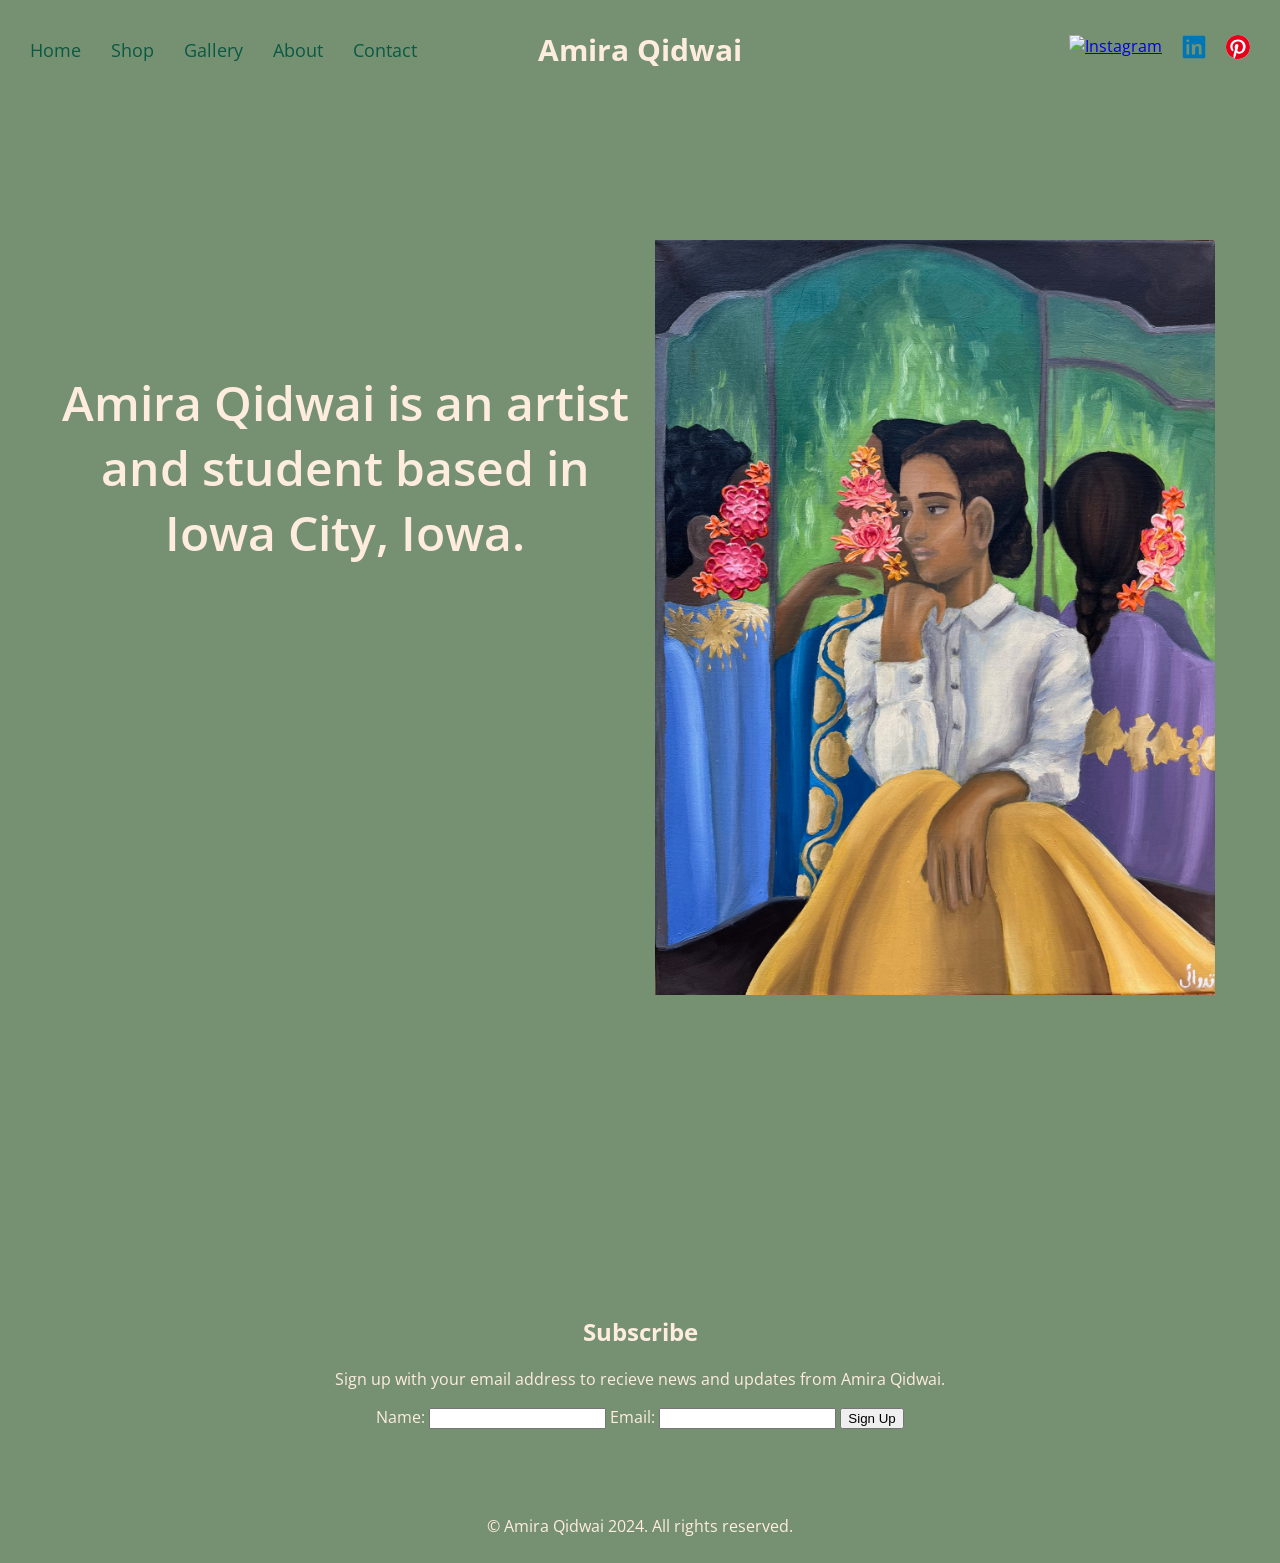
==== index.html @ 512c7670 "First Round of Homepage Building" ====
<!DOCTYPE html>

<html lang="en">

  <head>
      <meta charset="UTF-8">
      <meta name="viewport" content="width=device-width, initial-scale=1.0">
      <link rel="stylesheet" href="styles.css">
      <title>Amira Qidwai</title>
      <link href="https://fonts.googleapis.com/css2?family=Open+Sans:wght@400;700&display=swap" rel="stylesheet">
  </head>

  <body>

    <header>
      <div class="navbar">
        <nav>
          <ul class="nav-links">
            <li><a href="#home">Home</a></li>
            <li><a href="#shop">Shop</a></li>
            <li><a href="#gallery">Gallery</a></li>
            <li><a href="#about">About</a></li>
            <li><a href="#contact">Contact</a></li>
          </ul>
          <div class="logo">
            <a href="#home">Amira Qidwai</a>
          </div>
          <ul class="social-icons">
            <li>
              <a href="https://instagram.com" target="_blank">
                <img src="assets/instagram.svg" alt="Instagram">
              </a>
            </li>
            <li>
              <a href="https://linkedin.com" target="_blank">
                <img src="assets/linkedin.svg" alt="LinkedIn">
              </a>
            </li>
            <li>
              <a href="https://pinterest.com" target="_blank">
                <img src="assets/pinterest.svg" alt="Pinterest">
              </a>
            </li>
          </ul>
        </nav>
      </div>
    </header>

    <section id="hero">
        <div class="hero-content">
            <div class="hero-text">
                <h1>Amira Qidwai is an artist and student based in Iowa City, Iowa.</h1>
            </div>
            <div class="hero-image">
                <img src="assets/homepagearchlogo.jpg" alt="Amira Qidwai Studios Logo">
            </div>
        </div>
    </section>

    <section id="subscribe">
      <h2>Subscribe</h2>
      <p>Sign up with your email address to recieve news and updates from Amira Qidwai.</p>
      <form>
          <label for="name">Name:</label>
          <input type="text" id="name" name="name">
          <label for="email">Email:</label>
          <input type="email" id="email" name="email">
          <input type="submit" value="Sign Up">
      </form>
    </section>

    <footer>
      <p> &copy; Amira Qidwai 2024. All rights reserved.</p>
    </footer>

  </body>

</html>
---- styles.css ----
/*styles.css*/
body{
  font-family: 'Open Sans', sans-serif;
  margin: 0;
  padding: 0;
  box-sizing: border-box;
  color: #feedde;
}

header {
    background-color: #769172 ; /* Adjust the background color as needed */
    position: fixed;
    width: 100%;
    top: 0;
    z-index: 1000;
}

.navbar {
    display: flex;
    justify-content: space-between;
    align-items: center;
    padding: 35px 30px;
}

.navbar nav{
  display: flex;
  align-items: center;
  width: 100%;
}

.nav-links {
    list-style: none;
    display: flex;
    margin: 0;
    padding: 0;
    flex: 1;
}

.nav-links li {
    margin-right: 30px;
}

.nav-links li a {
    text-decoration: none;
    color: #095944 ;
    font-size: 18px;
    transition: color 0.3s;
}

.nav-links li a:hover {
    color: #feedde; /* Adjust the hover color as needed */

}

.logo {
    position: absolute;
    left: 50%;
    transform: translateX(-50%);
}

.logo a {
    text-decoration: none;
    color: #feedde;
    font-size: 30px;
    font-weight: bold
}

.social-icons {
    list-style: none;
    display: flex;
    margin: 0;
    padding: 0;
}

.social-icons li {
    margin-left: 20px;
}

.social-icons li a img {
  width: 24px;
  height: 24px;
  transition: filter 0.3s;
}

.social-icons li a img:hover {
    filter: invert(40%) sepia(100%) saturate(1500%) hue-rotate(210deg) brightness(95%) contrast(100%);
}

#hero {
    display: flex;
    align-items: center;
    justify-content: space-between;
    padding: 100px 50px;
    background-color: #769172 ;
    height: 115vh;
}

.hero-content {
    display: flex;
    justify-content: space-between;
    align-items: center;
    width: 100%;
}

.hero-text {
    flex: 1;
    position: relative;
    top: -150px;
    max-width: 600px
}

.hero-text h1 {
    font-size: 3rem;
    color: #feedde;
    margin: 0;
    font-weight: 600;
}

.hero-image {
    flex: 1;
    display: flex;
    justify-content: center;
    align-items: center;
    max-width: 600px;
}

.hero-image img {
    width: 95%;
    height: auto;
    position; relative;
    top: 50px;
    left: -25%;
}

section {
  padding: 60px 20px;
  text-align: center;
  background-color: #769172 ;
}

footer {
  background-color: #769172 ;
  color: #feedde;
  text-align: center;
  padding: 10px 0;
}
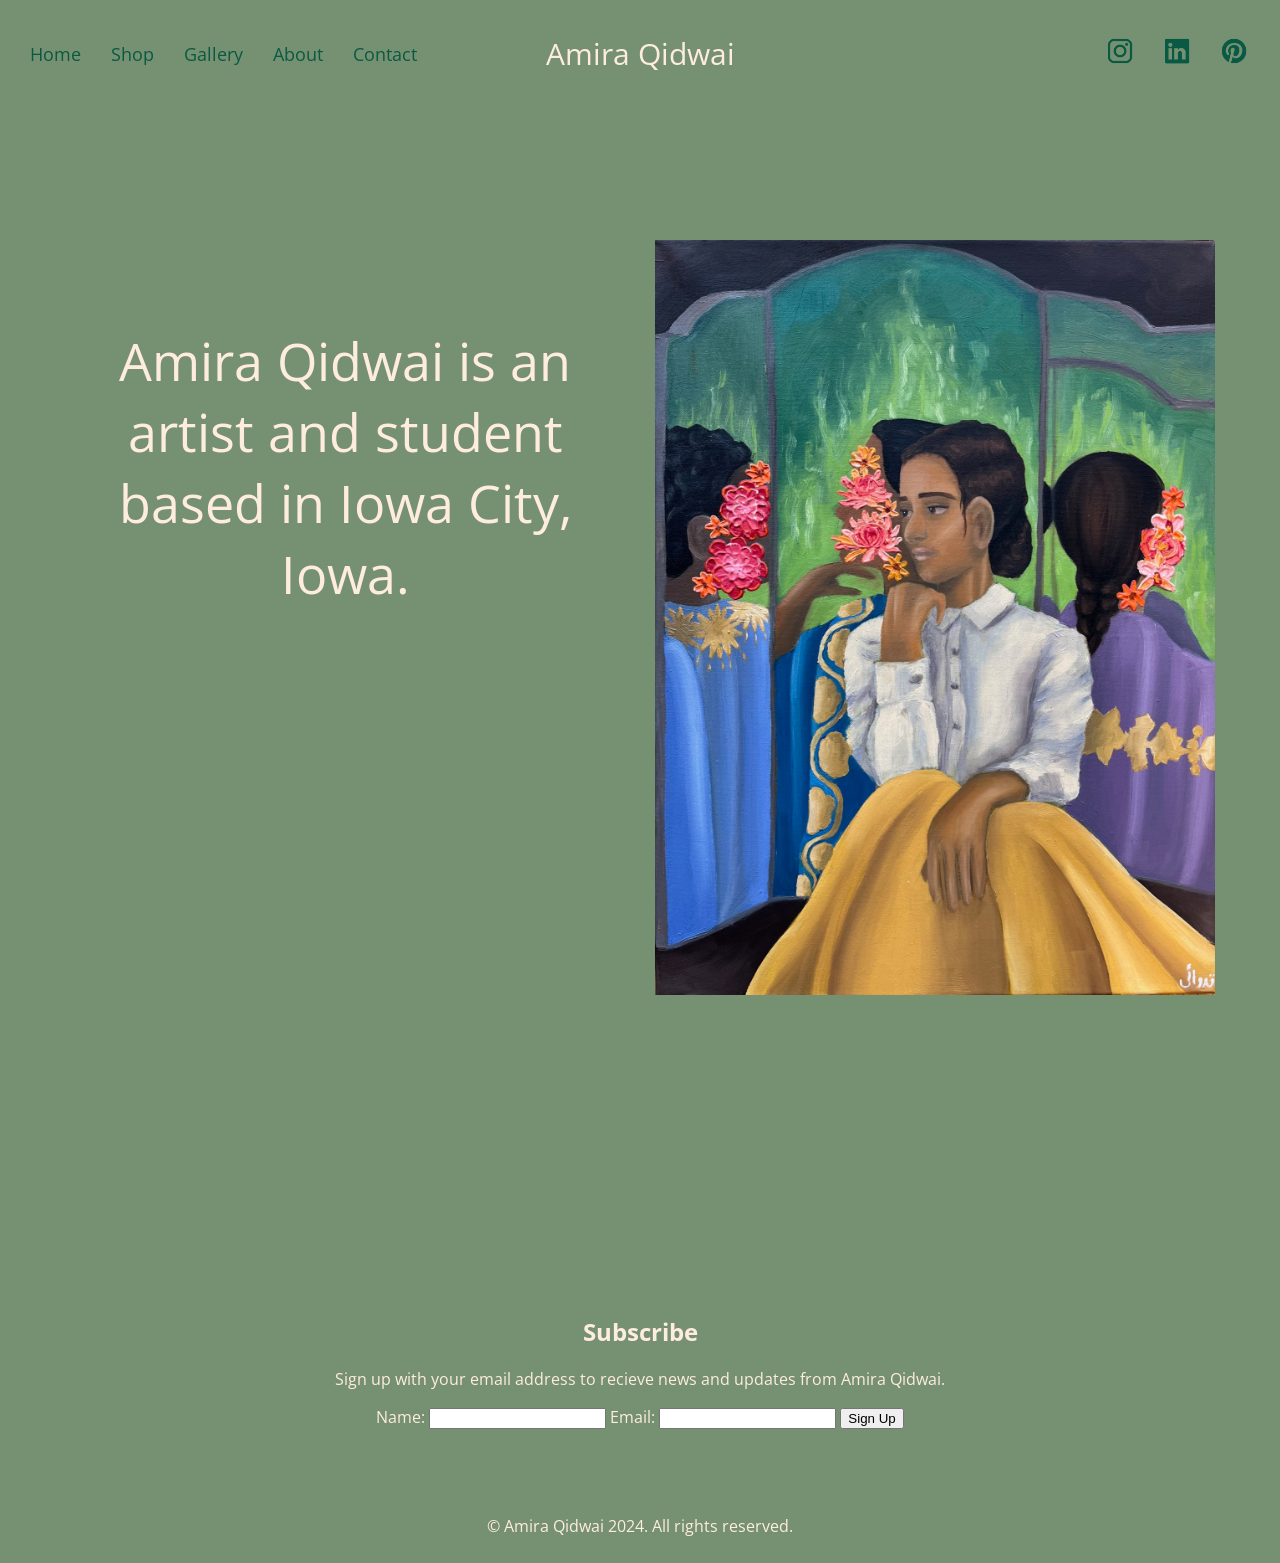
==== commit 5d18efed: "Socials Homepage Update" ====
--- a/index.html
+++ b/index.html
@@ -27,18 +27,18 @@
           </div>
           <ul class="social-icons">
             <li>
-              <a href="https://instagram.com" target="_blank">
-                <img src="assets/instagram.svg" alt="Instagram">
+              <a href="https://www.instagram.com/amiraqidwai/" target="_blank">
+                <img src="assets/instagram.png" alt="Instagram">
               </a>
             </li>
             <li>
-              <a href="https://linkedin.com" target="_blank">
-                <img src="assets/linkedin.svg" alt="LinkedIn">
+              <a href="https://www.linkedin.com/in/amira-qidwai-a956a183/" target="_blank">
+                <img src="assets/linkedin.png" alt="LinkedIn">
               </a>
             </li>
             <li>
-              <a href="https://pinterest.com" target="_blank">
-                <img src="assets/pinterest.svg" alt="Pinterest">
+              <a href="https://www.pinterest.com/amiraqidwai/" target="_blank">
+                <img src="assets/pinterest.png" alt="Pinterest">
               </a>
             </li>
           </ul>
--- a/styles.css
+++ b/styles.css
@@ -62,7 +62,6 @@
     text-decoration: none;
     color: #feedde;
     font-size: 30px;
-    font-weight: bold
 }
 
 .social-icons {
@@ -73,17 +72,17 @@
 }
 
 .social-icons li {
-    margin-left: 20px;
+    margin-left: 25px;
 }
 
 .social-icons li a img {
-  width: 24px;
-  height: 24px;
+  width: 32px;
+  height: 32px;
   transition: filter 0.3s;
 }
 
-.social-icons li a img:hover {
-    filter: invert(40%) sepia(100%) saturate(1500%) hue-rotate(210deg) brightness(95%) contrast(100%);
+.social-icons li a:hover img {
+    filter: invert(100%) sepia(0%) saturate(0%) hue-rotate(0deg) brightness(110%) contrast(108%);
 }
 
 #hero {
@@ -106,14 +105,14 @@
     flex: 1;
     position: relative;
     top: -150px;
-    max-width: 600px
+    max-width: 600px;
 }
 
 .hero-text h1 {
-    font-size: 3rem;
+    font-size: 3.25rem;
     color: #feedde;
     margin: 0;
-    font-weight: 600;
+    font-weight: 400;
 }
 
 .hero-image {
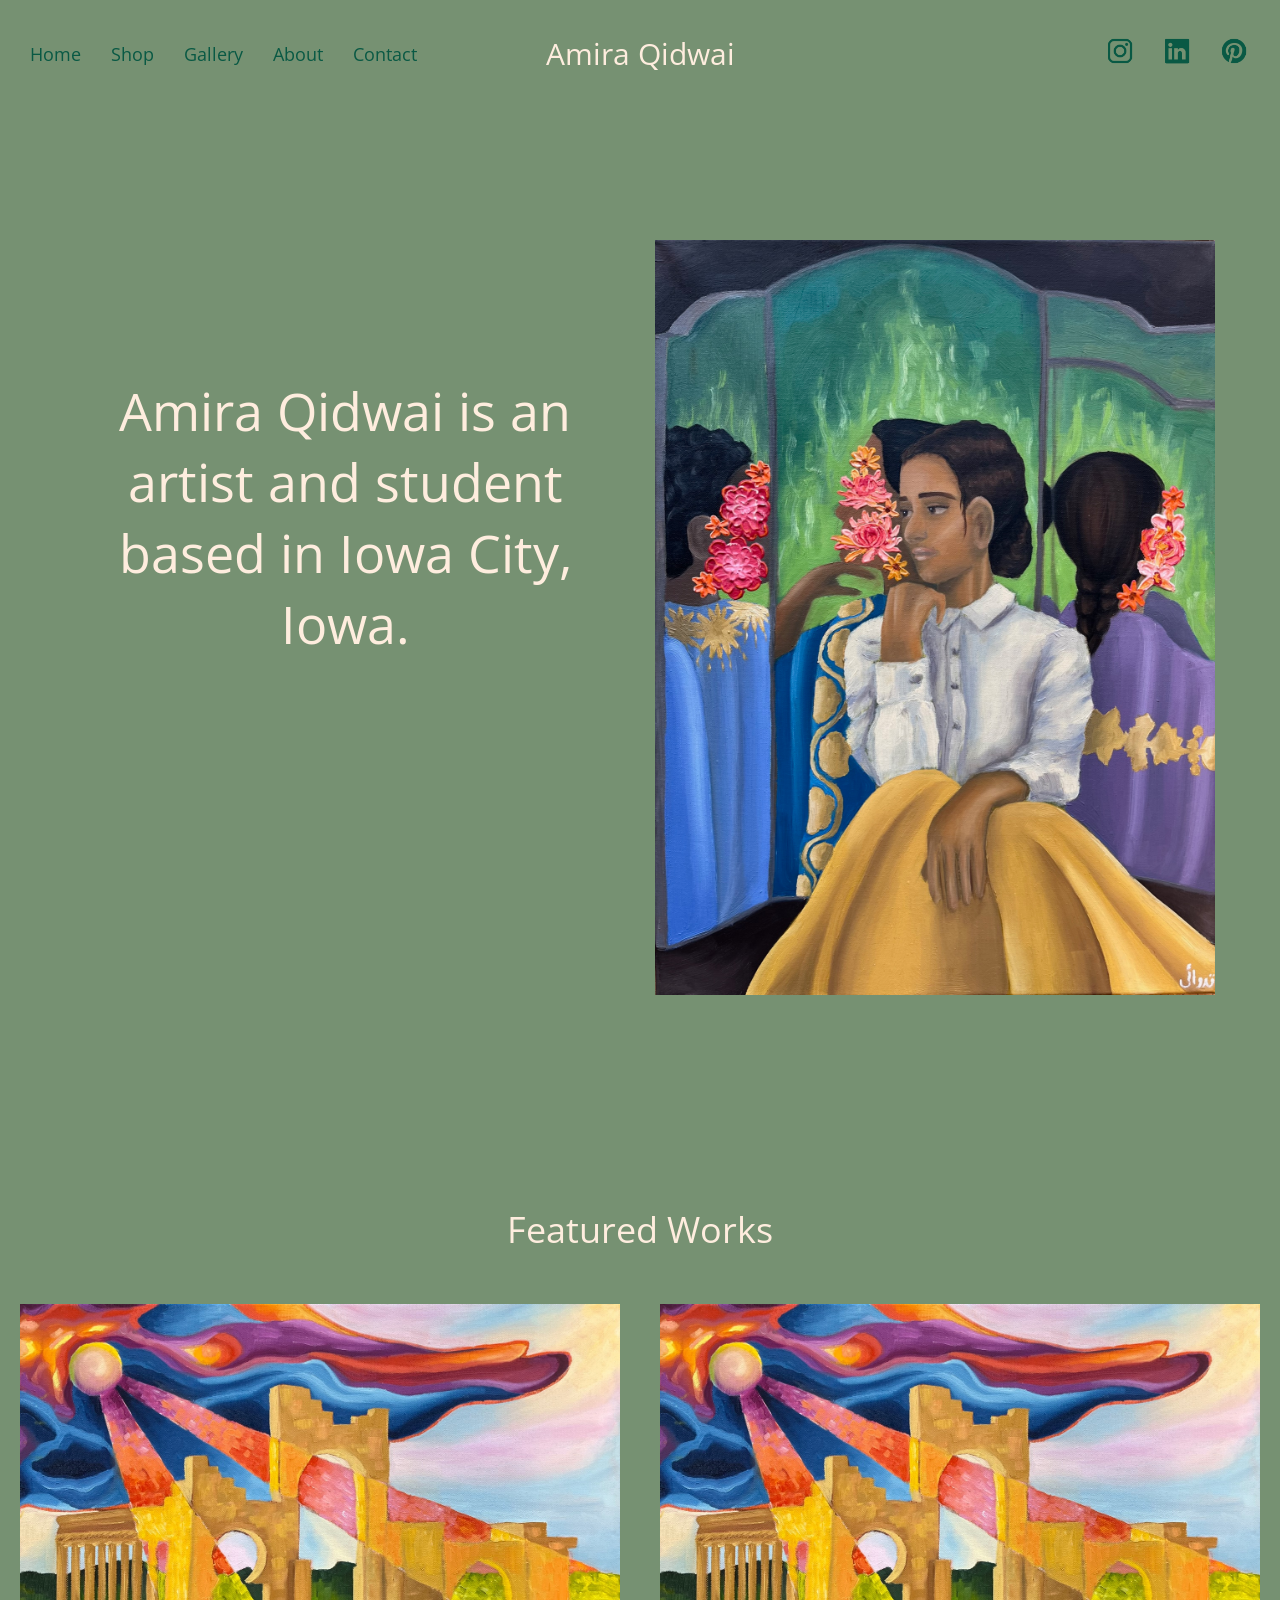
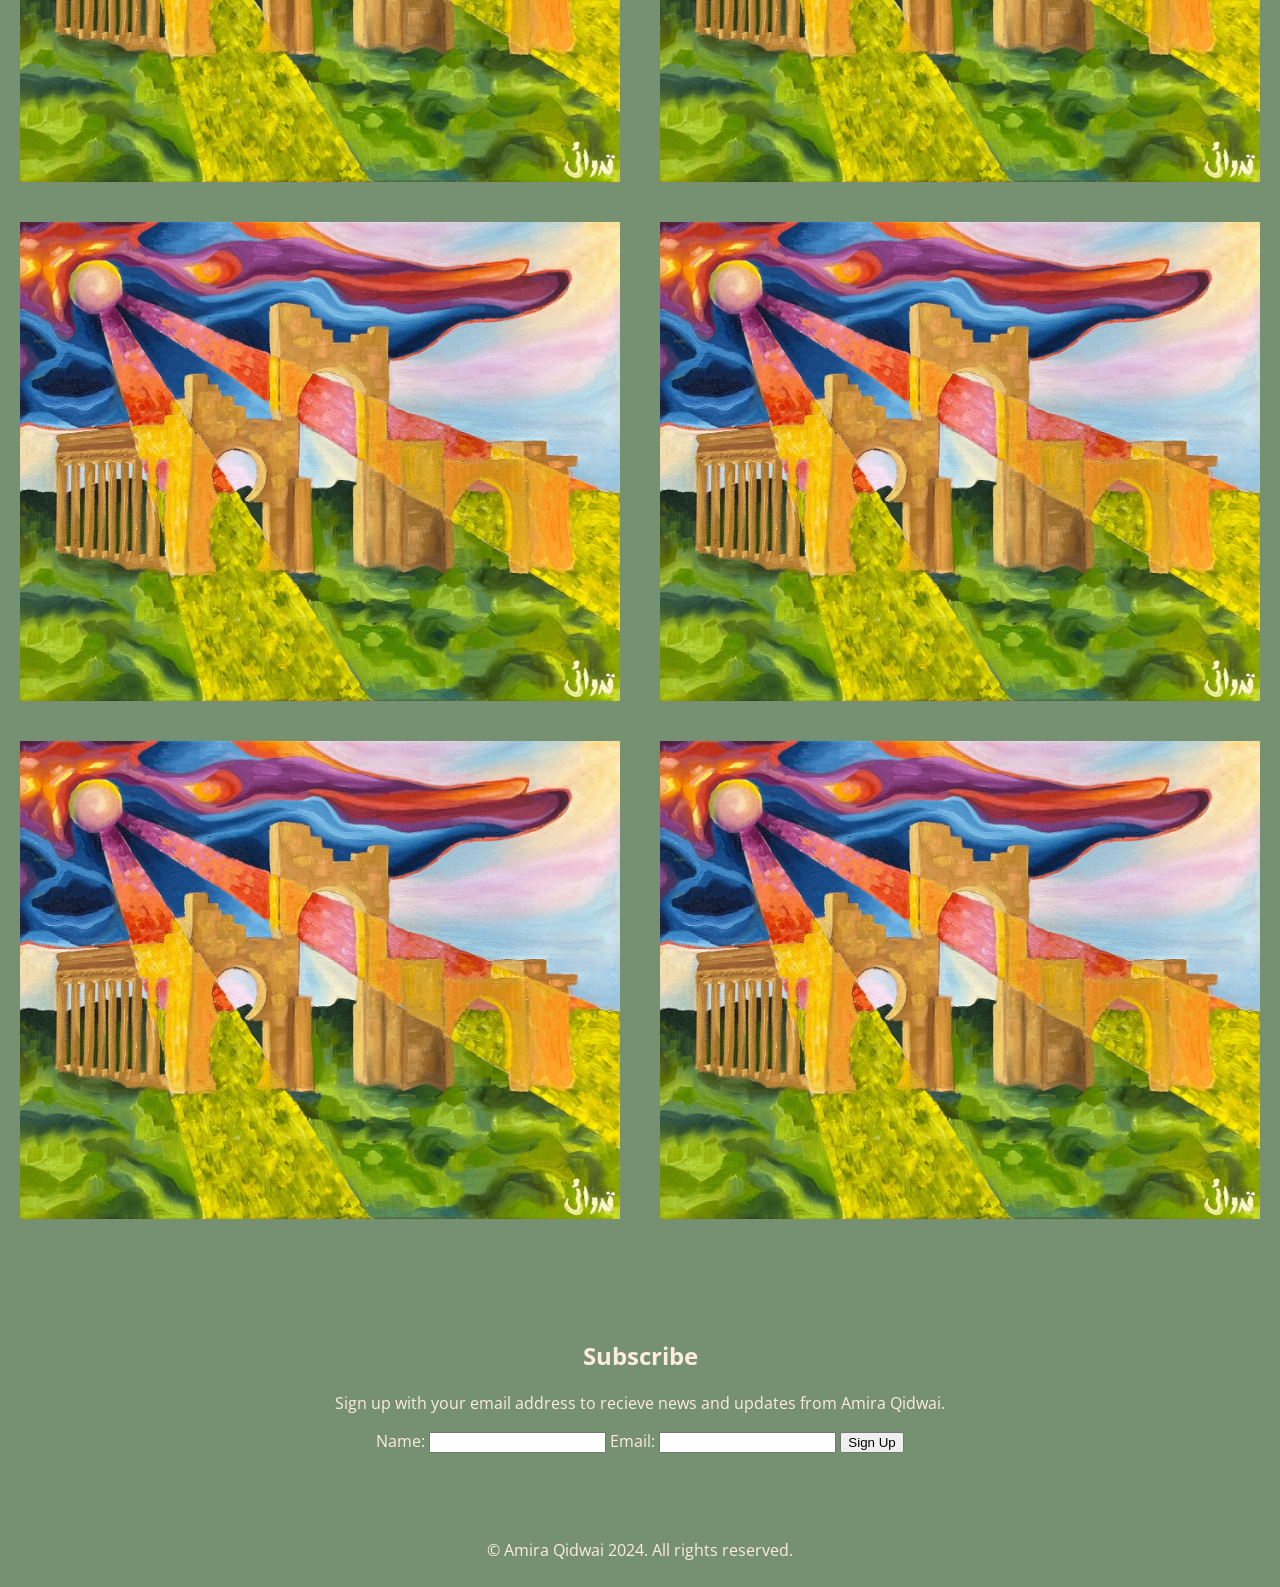
==== commit c33161c0: "Finished Featured Works Section" ====
--- a/index.html
+++ b/index.html
@@ -57,6 +57,56 @@
         </div>
     </section>
 
+    <div class="featured-works-section">
+      <h2 class="section-heading">Featured Works</h2>
+      <div class="gallery-section">
+        <div class="gallery-row">
+
+          <div class="gallery-item">
+            <img src="assets/featuredwork1.jpg" alt="Image 1">
+            <div class="overlay">
+              <span class="overlay-text">Project Title 1</span>
+            </div>
+          </div>
+
+          <div class="gallery-item">
+            <img src="assets/featuredwork1.jpg" alt="Image 1">
+            <div class="overlay">
+              <span class="overlay-text">Project Title 2</span>
+            </div>
+          </div>
+
+          <div class="gallery-item">
+            <img src="assets/featuredwork1.jpg" alt="Image 1">
+            <div class="overlay">
+              <span class="overlay-text">Project Title 3</span>
+            </div>
+          </div>
+
+          <div class="gallery-item">
+            <img src="assets/featuredwork1.jpg" alt="Image 1">
+            <div class="overlay">
+              <span class="overlay-text">Project Title 4</span>
+            </div>
+          </div>
+
+          <div class="gallery-item">
+            <img src="assets/featuredwork1.jpg" alt="Image 1">
+            <div class="overlay">
+              <span class="overlay-text">Project Title 5</span>
+            </div>
+          </div>
+
+          <div class="gallery-item">
+            <img src="assets/featuredwork1.jpg" alt="Image 1">
+            <div class="overlay">
+              <span class="overlay-text">Project Title 6</span>
+            </div>
+          </div>
+        </div>
+      </div>
+    </div>
+
     <section id="subscribe">
       <h2>Subscribe</h2>
       <p>Sign up with your email address to recieve news and updates from Amira Qidwai.</p>
--- a/styles.css
+++ b/styles.css
@@ -22,7 +22,7 @@
     padding: 35px 30px;
 }
 
-.navbar nav{
+.navbar nav {
   display: flex;
   align-items: center;
   width: 100%;
@@ -89,7 +89,7 @@
     display: flex;
     align-items: center;
     justify-content: space-between;
-    padding: 100px 50px;
+    padding: 100px 50px 40px 50px;
     background-color: #769172 ;
     height: 115vh;
 }
@@ -104,7 +104,7 @@
 .hero-text {
     flex: 1;
     position: relative;
-    top: -150px;
+    top: -100px;
     max-width: 600px;
 }
 
@@ -131,6 +131,79 @@
     left: -25%;
 }
 
+.featured-works-section {
+    display: flex;
+    flex-direction: column;
+    align-items: center;
+    padding: 0px;
+    background-color: #769172;
+}
+
+.section-heading {
+    font-size: 36px;
+    text-align: center;
+    margin-bottom: 10px; /* Space between the heading and the gallery section */
+    color: #feedde; /* Adjust the color as needed */
+    font-weight: 400;
+}
+
+.gallery-section {
+    display: flex;
+    flex-direction: column;
+    align-items: center;
+    padding: 20px;
+    width: 100%;
+    background-color: #769172;
+}
+
+.gallery-row {
+    display: flex;
+    justify-content: center;
+    width: 100%;
+    flex-wrap: wrap;
+}
+
+.gallery-item {
+    flex: 0 0 calc(50% - 40px); /* Two items per row with margin accounted for */
+    margin: 20px; /* Equal margin on all sides*/
+    position: relative;
+    overflow: hidden;
+}
+
+.gallery-item img {
+    width: 100%;
+    height: auto;
+    display: block;
+    transition: opacity 0.4s ease;
+}
+
+.gallery-item .overlay {
+  position: absolute;
+  top: 0;
+  left: 0;
+  right: 0;
+  bottom: 0;
+  background-color: #769172;
+  display: flex;
+  justify-content: center;
+  align-items: center;
+  opacity: 0;
+  transition: opacity 0.4s ease;
+}
+
+.gallery-item .overlay-text {
+  font-size: 28px;
+  color: #feedde;
+}
+
+.gallery-item:hover img {
+  opacity: 0;
+}
+
+.gallery-item:hover .overlay {
+  opacity: 1;
+}
+
 section {
   padding: 60px 20px;
   text-align: center;
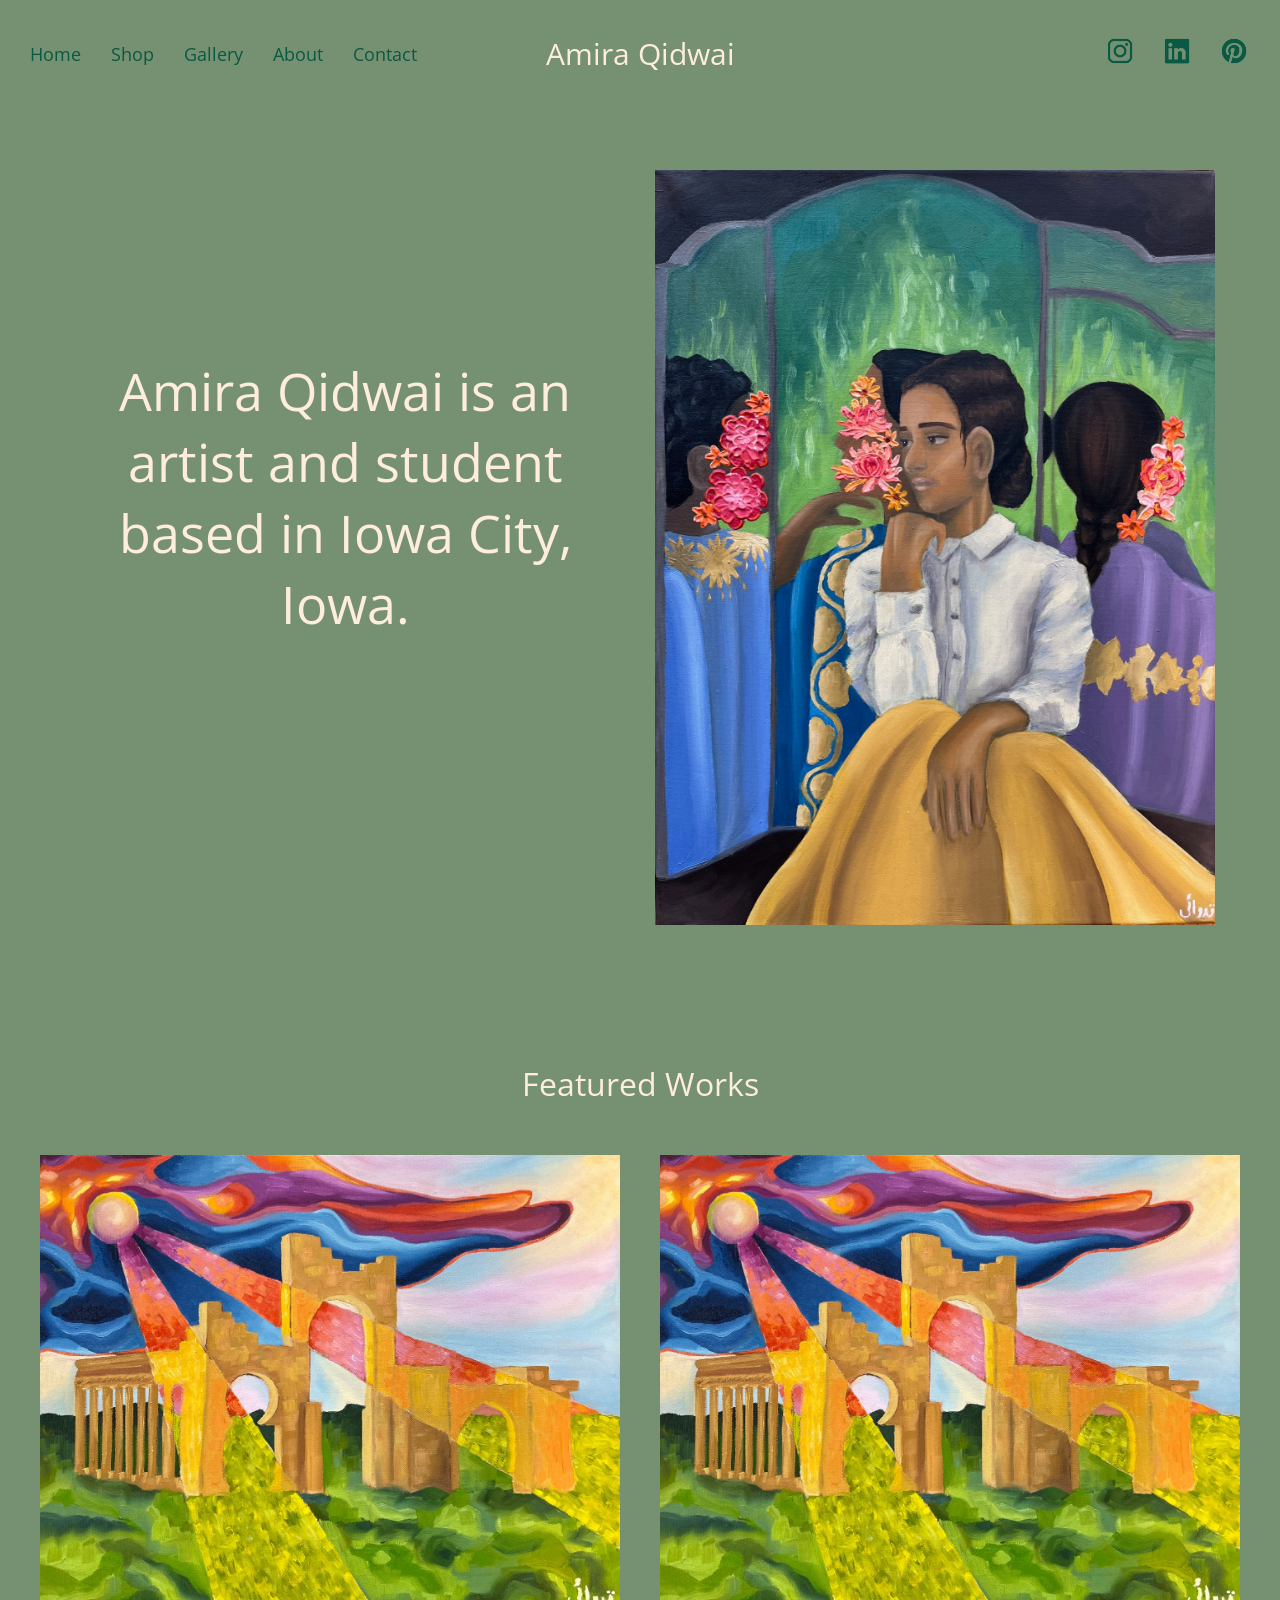
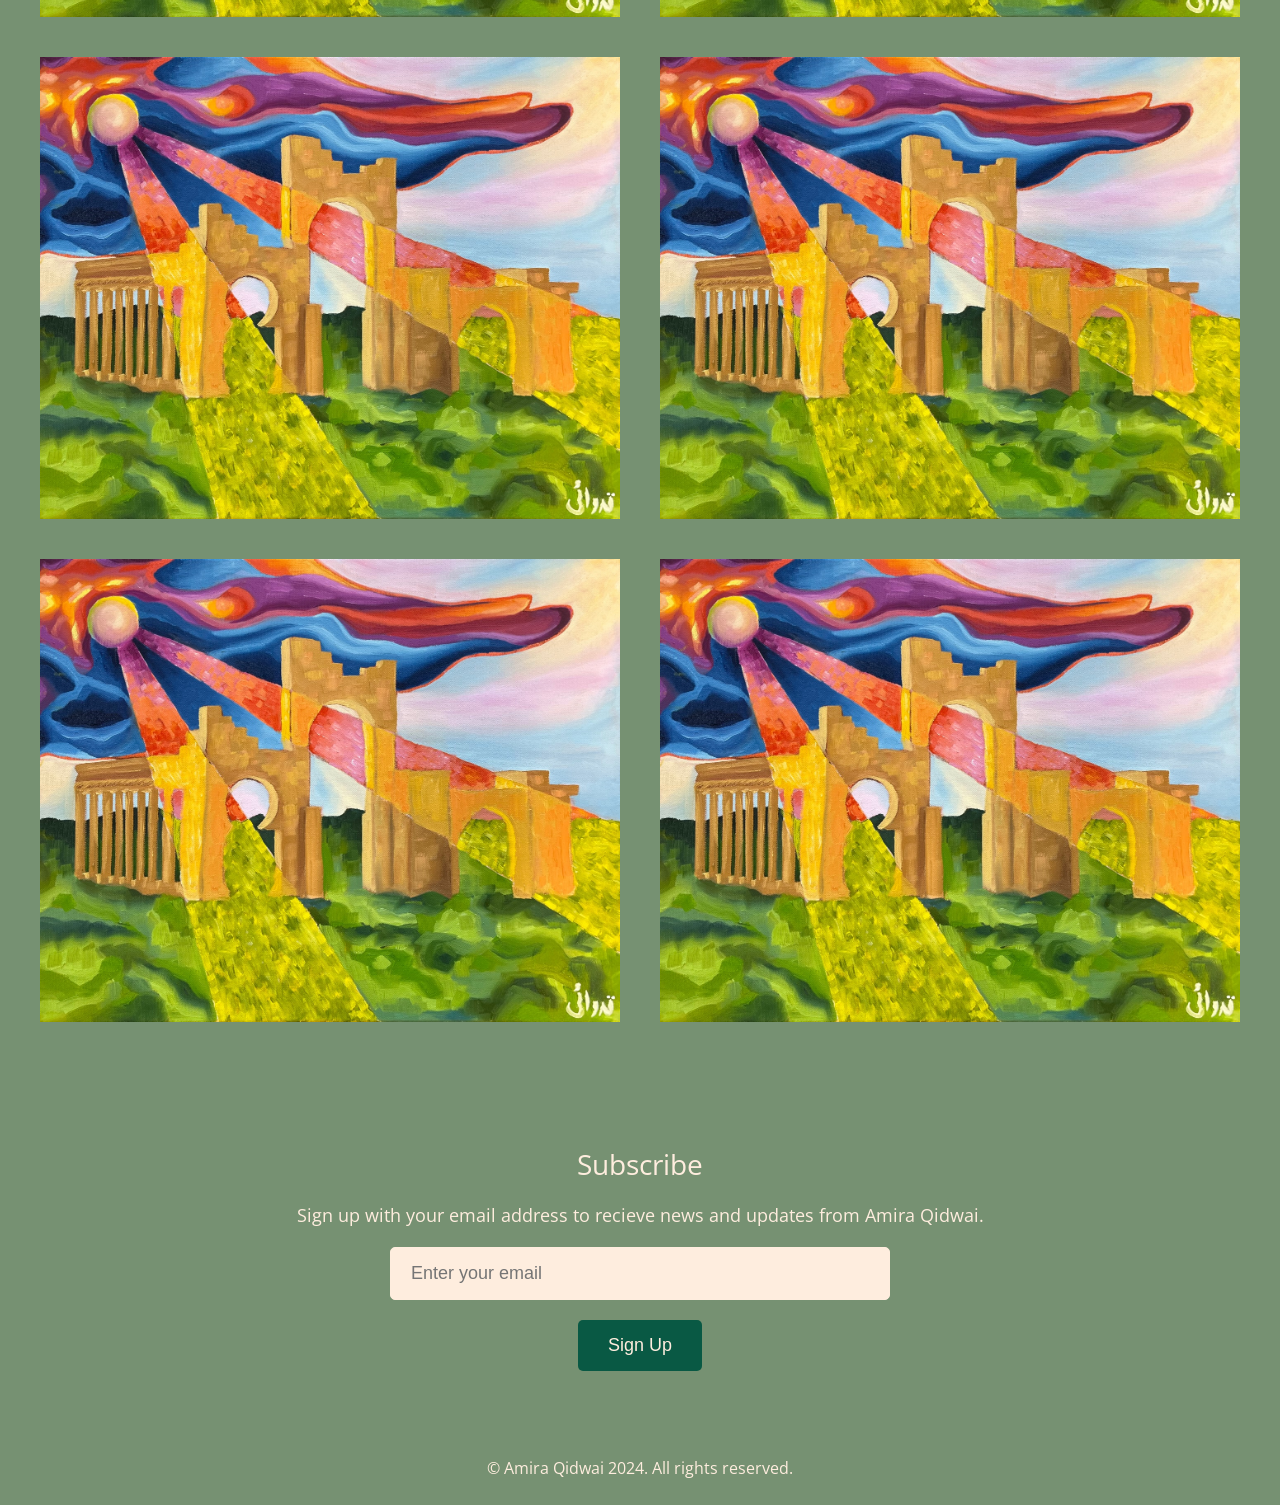
==== commit 26fee6b8: "Updates to Navigation Bar in Half-Screen" ====
--- a/index.html
+++ b/index.html
@@ -14,6 +14,14 @@
 
     <header>
       <div class="navbar">
+        <div class="logo">
+          <a href="#home">Amira Qidwai</a>
+        </div>
+        <div class="hamburger-menu" id="hamburger-menu">
+          <span></span>
+          <span></span>
+          <span></span>
+        </div>
         <nav>
           <ul class="nav-links">
             <li><a href="#home">Home</a></li>
@@ -22,9 +30,6 @@
             <li><a href="#about">About</a></li>
             <li><a href="#contact">Contact</a></li>
           </ul>
-          <div class="logo">
-            <a href="#home">Amira Qidwai</a>
-          </div>
           <ul class="social-icons">
             <li>
               <a href="https://www.instagram.com/amiraqidwai/" target="_blank">
@@ -107,15 +112,12 @@
       </div>
     </div>
 
-    <section id="subscribe">
-      <h2>Subscribe</h2>
+    <section class="subscribe-section">
+      <h2 class="section-heading">Subscribe</h2>
       <p>Sign up with your email address to recieve news and updates from Amira Qidwai.</p>
-      <form>
-          <label for="name">Name:</label>
-          <input type="text" id="name" name="name">
-          <label for="email">Email:</label>
-          <input type="email" id="email" name="email">
-          <input type="submit" value="Sign Up">
+      <form action="#" method="post">
+        <input type="email" name="email" placeholder="Enter your email" required>
+        <button type="submit">Sign Up</button>
       </form>
     </section>
 
@@ -123,6 +125,7 @@
       <p> &copy; Amira Qidwai 2024. All rights reserved.</p>
     </footer>
 
+    <script src="script.js"></script>
   </body>
 
 </html>
--- a/styles.css
+++ b/styles.css
@@ -1,14 +1,18 @@
 /*styles.css*/
-body{
+* {
+  box-sizing: border-box;
+}
+
+body {
   font-family: 'Open Sans', sans-serif;
   margin: 0;
   padding: 0;
-  box-sizing: border-box;
+  overflow-x: hidden; /*Prefent horizontal scrolling*/
   color: #feedde;
 }
 
 header {
-    background-color: #769172 ; /* Adjust the background color as needed */
+    background-color: #769172;
     position: fixed;
     width: 100%;
     top: 0;
@@ -48,14 +52,13 @@
 }
 
 .nav-links li a:hover {
-    color: #feedde; /* Adjust the hover color as needed */
-
+    color: #feedde;
 }
 
 .logo {
-    position: absolute;
-    left: 50%;
-    transform: translateX(-50%);
+  position: absolute;
+  left: 50%;
+  transform: translateX(-50%);
 }
 
 .logo a {
@@ -85,6 +88,24 @@
     filter: invert(100%) sepia(0%) saturate(0%) hue-rotate(0deg) brightness(110%) contrast(108%);
 }
 
+.hamburger-menu {
+    display: none;
+    flex-direction: column;
+    cursor: pointer;
+}
+
+.hamburger-menu span {
+    height: 3px;
+    width: 25px;
+    background: #feedde;
+    margin-bottom: 5px;
+    border-radius: 5px;
+}
+
+.logo, .hamburger-menu {
+  z-index: 1001; /* Any value higher than the z-index of .navbar nav */
+}
+
 #hero {
     display: flex;
     align-items: center;
@@ -104,7 +125,7 @@
 .hero-text {
     flex: 1;
     position: relative;
-    top: -100px;
+    top: -50px;
     max-width: 600px;
 }
 
@@ -140,7 +161,7 @@
 }
 
 .section-heading {
-    font-size: 36px;
+    font-size: 32px;
     text-align: center;
     margin-bottom: 10px; /* Space between the heading and the gallery section */
     color: #feedde; /* Adjust the color as needed */
@@ -207,7 +228,62 @@
 section {
   padding: 60px 20px;
   text-align: center;
-  background-color: #769172 ;
+  background-color: #769172;
+}
+
+.subscribe-section {
+  padding: 60px 20px;
+  background-color: #769172;
+  text-align: center;
+}
+
+.subscribe-section h2 {
+  font-size: 28px;
+  color: #feedde;
+  font-weight: 400;
+  margin-bottom: 20px;
+}
+
+.subscribe-section p {
+  font-size: 18px;
+  color: #feedde;
+  margin-bottom: 20px;
+}
+
+.subscribe-section form {
+  display: flex;
+  justify-content: center;
+  align-items: center;
+  flex-direction: column;
+}
+
+
+.subscribe-section input[type="email"] {
+  width: 100%;
+  max-width: 500px;
+  padding: 15px 20px;
+  font-size: 18px;
+  border: 1px solid #feedde;
+  border-radius: 5px;
+  margin-bottom: 20px;
+  background-color: #feedde;
+  color: #095944;
+}
+
+.subscribe-section button[type="submit"] {
+  padding: 15px 30px;
+  font-size: 18px;
+  color: #feedde;
+  background-color: #095944;
+  border: none;
+  border-radius: 5px;
+  cursor: pointer;
+  transition: background-color 0.3s ease;
+}
+
+.subscribe-section button[type="submit"]:hover {
+  background-color: #feedde;
+  color: #095944;
 }
 
 footer {
@@ -216,3 +292,71 @@
   text-align: center;
   padding: 10px 0;
 }
+
+/* Responsive styles */
+@media (max-width: 1000px) {
+  .navbar {
+    flex-direction: column;
+    align-items: flex-start;
+    width: 100%;
+  }
+
+  .navbar nav {
+    position: fixed;
+    top: 0;
+    left: 0;
+    width: 100%;
+    height: 65%;
+    background-color: #769172;
+    flex-direction: column;
+    justify-content: center;
+    align-items: center;
+    display: none;
+    padding-top: 70px;
+    transform: translateX(-100);
+    transition: transform 0.5s ease;
+  }
+
+  .navbar nav.active {
+    display: flex;
+    transform: translateX(0);
+  }
+
+  .nav-links {
+    display: flex;
+    flex-direction: column;
+    align-items: center;
+  }
+
+  .nav-links li {
+    margin: 20px 0;
+  }
+
+  .social-icons {
+    position: absolute;
+    bottom: 20px;
+    display: flex;
+    justify-content: center;
+    width: 100%;
+  }
+
+  .social-icons li {
+    margin: 0 10px;
+  }
+
+  .hamburger-menu {
+    display: flex;
+    position: absolute;
+    right: 30px;
+    top: 35px;
+  }
+
+  /* Ensure the logo is properly positioned on smaller screens */
+  .logo {
+    position: absolute;
+    top: 35px;
+    left: 30px;
+    font-size: 24px;
+    transform: none;
+  }
+}
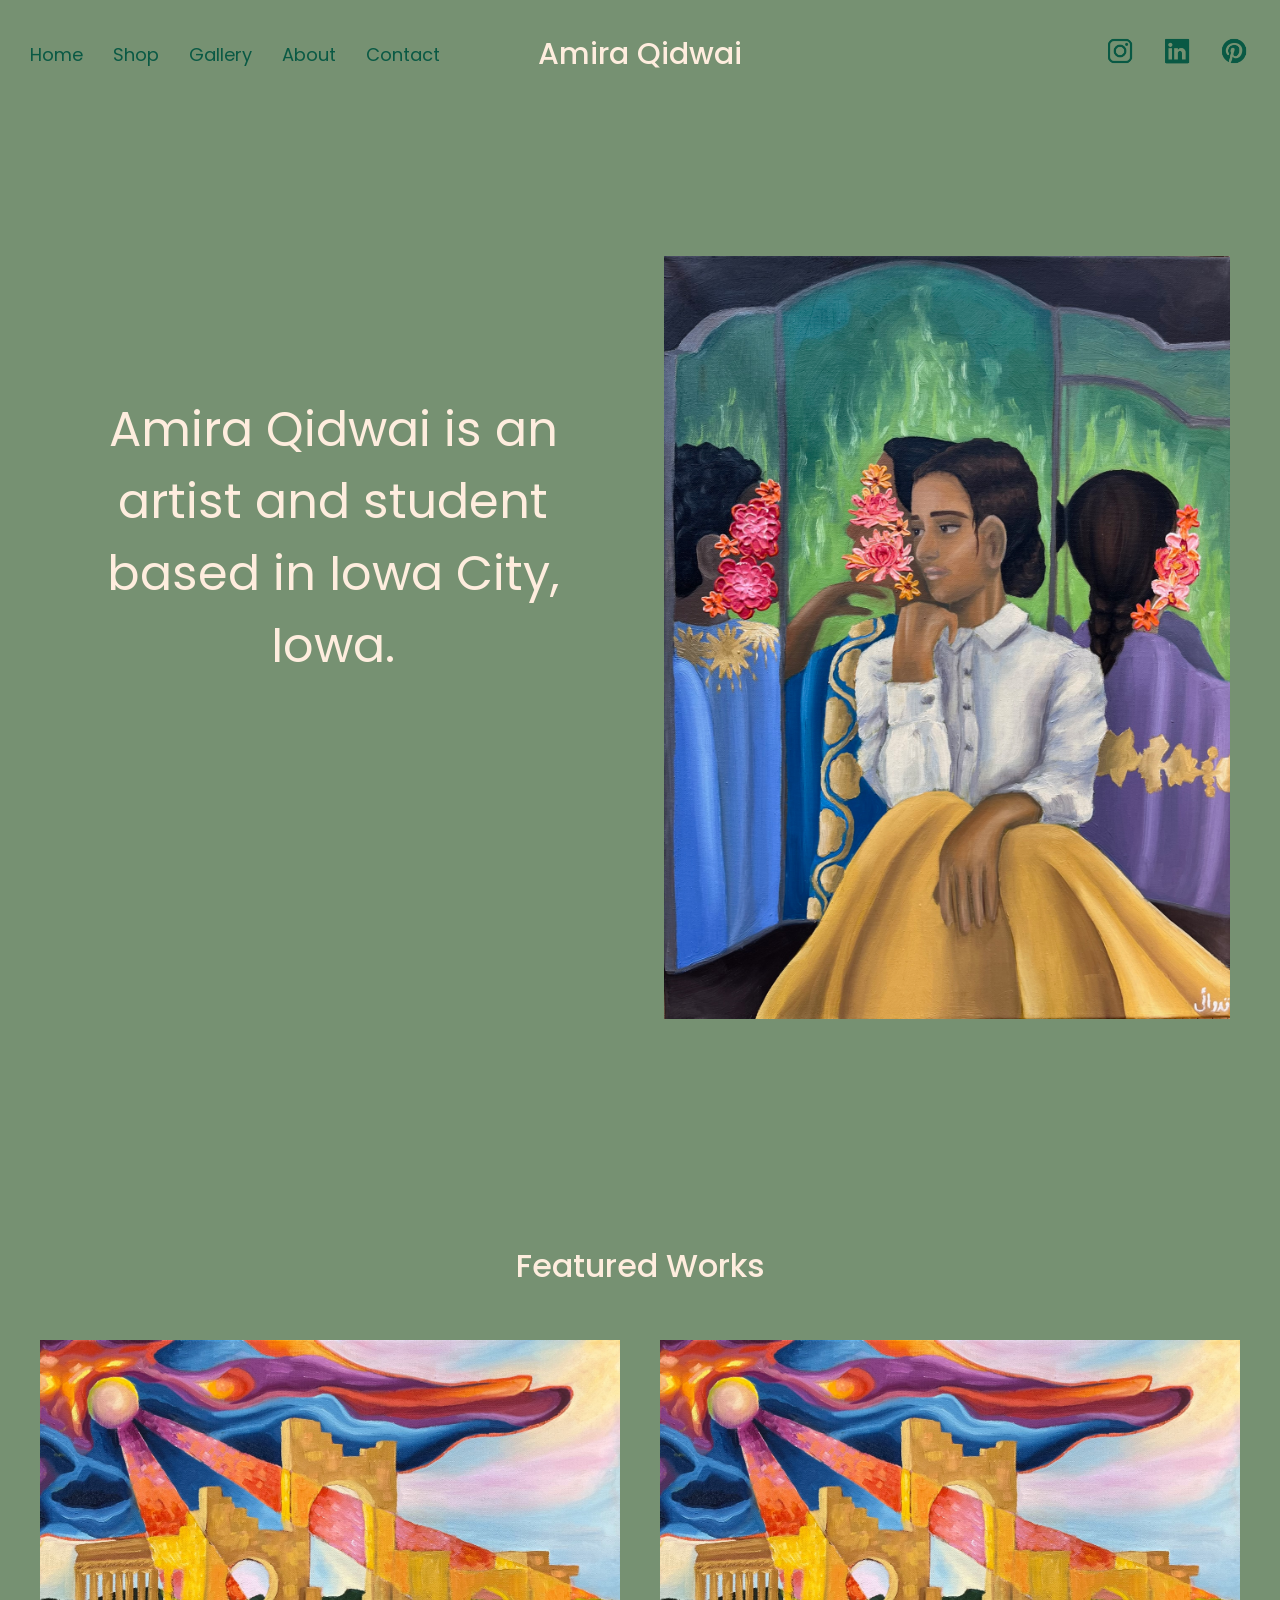
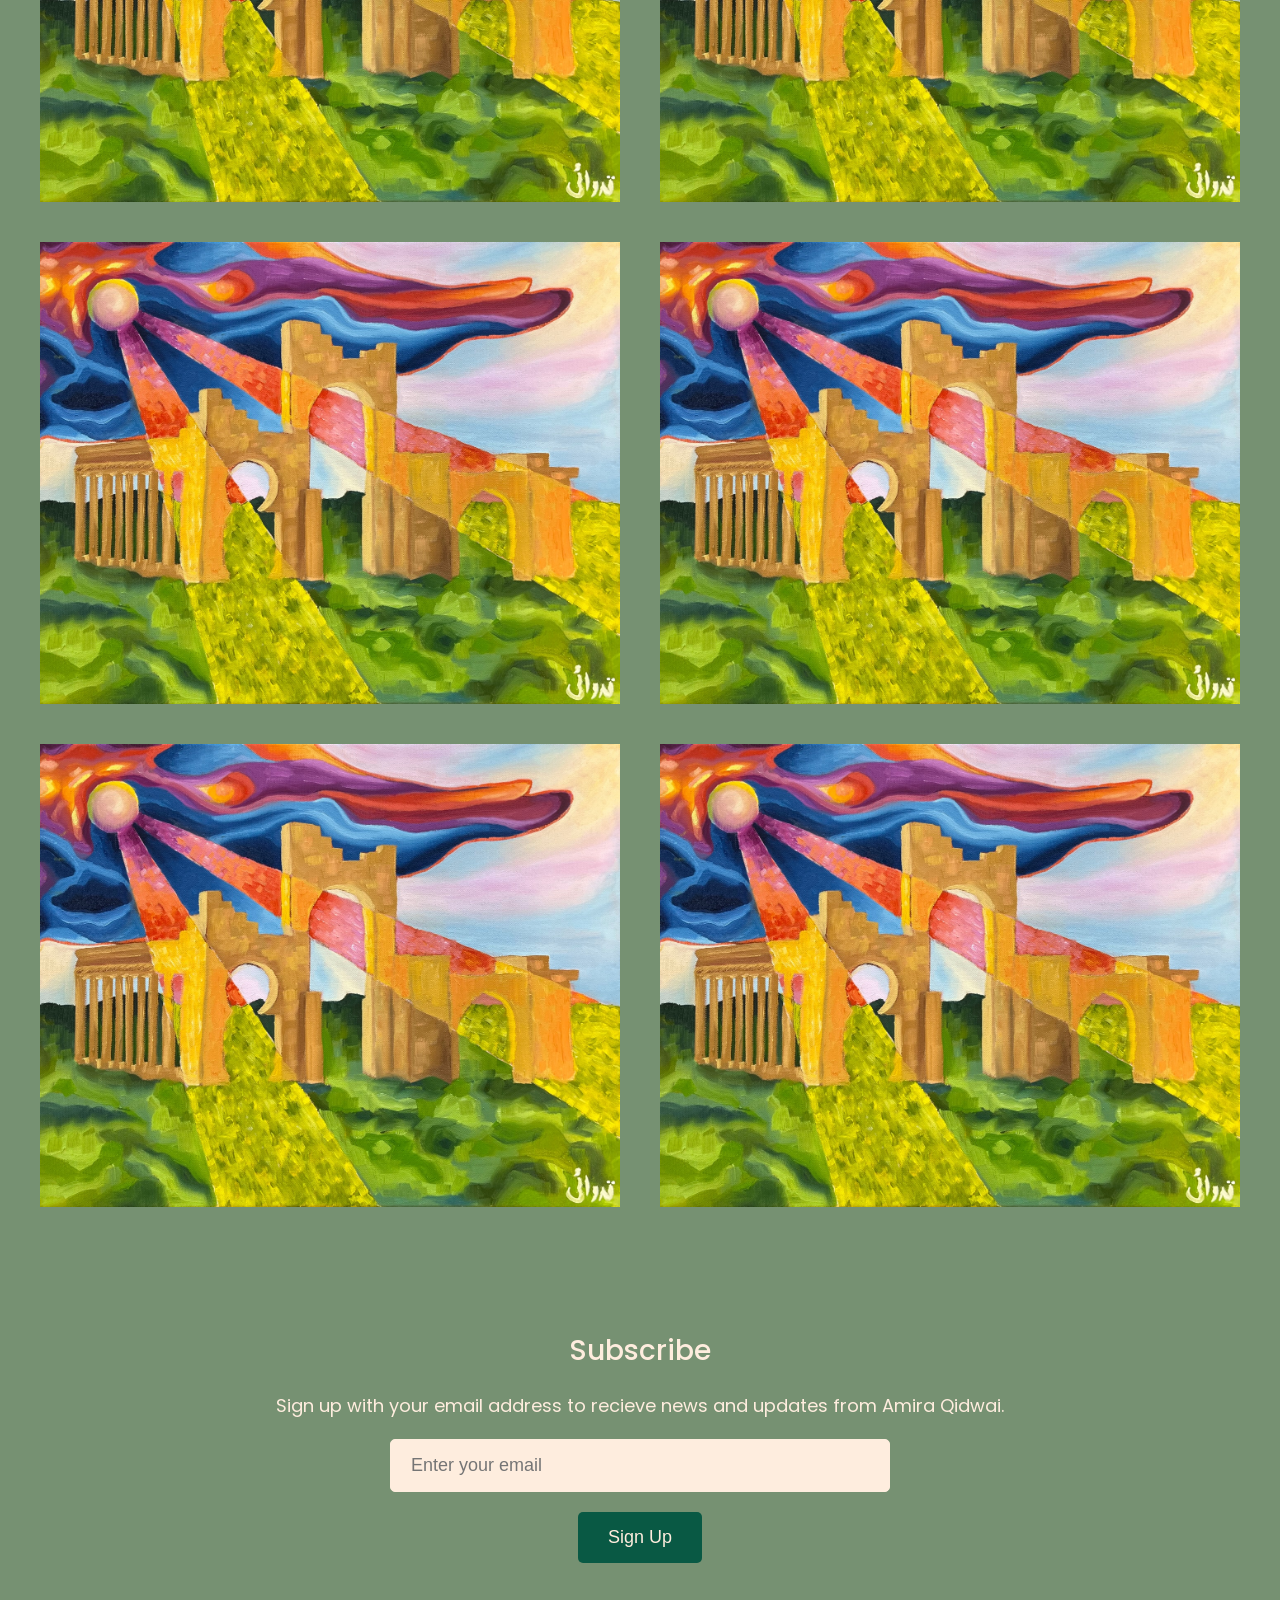
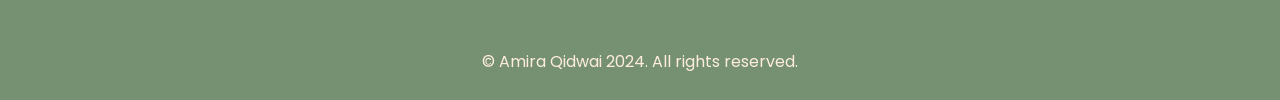
==== commit 597a504a: "About Page Finished, Font updated Open Sans to Poppins and addition of 500 and 600 font weights into" ====
--- a/index.html
+++ b/index.html
@@ -7,7 +7,7 @@
       <meta name="viewport" content="width=device-width, initial-scale=1.0">
       <link rel="stylesheet" href="styles.css">
       <title>Amira Qidwai</title>
-      <link href="https://fonts.googleapis.com/css2?family=Open+Sans:wght@400;700&display=swap" rel="stylesheet">
+      <link href="https://fonts.googleapis.com/css2?family=Poppins:wght@400;500;600;700&display=swap" rel="stylesheet">
   </head>
 
   <body>
@@ -15,7 +15,7 @@
     <header>
       <div class="navbar">
         <div class="logo">
-          <a href="#home">Amira Qidwai</a>
+          <a href="index.html">Amira Qidwai</a>
         </div>
         <div class="hamburger-menu" id="hamburger-menu">
           <span></span>
@@ -24,11 +24,11 @@
         </div>
         <nav>
           <ul class="nav-links">
-            <li><a href="#home">Home</a></li>
-            <li><a href="#shop">Shop</a></li>
-            <li><a href="#gallery">Gallery</a></li>
-            <li><a href="#about">About</a></li>
-            <li><a href="#contact">Contact</a></li>
+            <li><a href="index.html">Home</a></li>
+            <li><a href="shop.html">Shop</a></li>
+            <li><a href="gallery.html">Gallery</a></li>
+            <li><a href="about.html">About</a></li>
+            <li><a href="contact.html">Contact</a></li>
           </ul>
           <ul class="social-icons">
             <li>
--- a/styles.css
+++ b/styles.css
@@ -1,13 +1,13 @@
-/*styles.css*/
+/* General Styles */
 * {
   box-sizing: border-box;
 }
 
 body {
-  font-family: 'Open Sans', sans-serif;
+  font-family: 'Poppins', sans-serif;
   margin: 0;
   padding: 0;
-  overflow-x: hidden; /*Prefent horizontal scrolling*/
+  overflow-x: hidden;
   color: #feedde;
 }
 
@@ -46,7 +46,7 @@
 
 .nav-links li a {
     text-decoration: none;
-    color: #095944 ;
+    color: #095944;
     font-size: 18px;
     transition: color 0.3s;
 }
@@ -65,6 +65,7 @@
     text-decoration: none;
     color: #feedde;
     font-size: 30px;
+    font-weight: 500;
 }
 
 .social-icons {
@@ -97,13 +98,18 @@
 .hamburger-menu span {
     height: 3px;
     width: 25px;
-    background: #feedde;
+    background: #095944;
     margin-bottom: 5px;
     border-radius: 5px;
+    transition: background-color 0.3s;
+}
+
+.hamburger-menu:hover span {
+    background: #feedde;
 }
 
 .logo, .hamburger-menu {
-  z-index: 1001; /* Any value higher than the z-index of .navbar nav */
+  z-index: 1001;
 }
 
 #hero {
@@ -111,8 +117,8 @@
     align-items: center;
     justify-content: space-between;
     padding: 100px 50px 40px 50px;
-    background-color: #769172 ;
-    height: 115vh;
+    background-color: #769172;
+    height: 135vh;
 }
 
 .hero-content {
@@ -125,12 +131,14 @@
 .hero-text {
     flex: 1;
     position: relative;
-    top: -50px;
+    top: -100px;
     max-width: 600px;
+    text-align: center;
+    margin-right: 2%
 }
 
 .hero-text h1 {
-    font-size: 3.25rem;
+    font-size: 3rem;
     color: #feedde;
     margin: 0;
     font-weight: 400;
@@ -142,60 +150,63 @@
     justify-content: center;
     align-items: center;
     max-width: 600px;
+    margin-left: 2%;
 }
 
 .hero-image img {
-    width: 95%;
-    height: auto;
-    position; relative;
-    top: 50px;
-    left: -25%;
-}
-
-.featured-works-section {
-    display: flex;
-    flex-direction: column;
-    align-items: center;
-    padding: 0px;
-    background-color: #769172;
-}
-
-.section-heading {
-    font-size: 32px;
-    text-align: center;
-    margin-bottom: 10px; /* Space between the heading and the gallery section */
-    color: #feedde; /* Adjust the color as needed */
-    font-weight: 400;
-}
-
-.gallery-section {
-    display: flex;
-    flex-direction: column;
-    align-items: center;
-    padding: 20px;
-    width: 100%;
-    background-color: #769172;
-}
-
-.gallery-row {
-    display: flex;
-    justify-content: center;
-    width: 100%;
-    flex-wrap: wrap;
-}
-
-.gallery-item {
-    flex: 0 0 calc(50% - 40px); /* Two items per row with margin accounted for */
-    margin: 20px; /* Equal margin on all sides*/
-    position: relative;
-    overflow: hidden;
-}
-
-.gallery-item img {
     width: 100%;
     height: auto;
+    position: relative;
+    margin: auto;
     display: block;
-    transition: opacity 0.4s ease;
+}
+
+/* Featured Works Section */
+.featured-works-section {
+  display: flex;
+  flex-direction: column;
+  align-items: center;
+  padding: 0px;
+  background-color: #769172;
+}
+
+.section-heading {
+  font-size: 32px;
+  text-align: center;
+  margin-bottom: 10px; /* Space between the heading and the gallery section */
+  color: #feedde; /* Adjust the color as needed */
+  font-weight: 500;
+}
+
+/* Gallery Section */
+.gallery-section {
+  display: flex;
+  flex-direction: column;
+  align-items: center;
+  padding: 20px;
+  width: 100%;
+  background-color: #769172;
+}
+
+.gallery-row {
+  display: flex;
+  justify-content: center;
+  width: 100%;
+  flex-wrap: wrap;
+}
+
+.gallery-item {
+  flex: 0 0 calc(50% - 40px); /* Two items per row with margin accounted for */
+  margin: 20px; /* Equal margin on all sides */
+  position: relative;
+  overflow: hidden;
+}
+
+.gallery-item img {
+  width: 100%;
+  height: auto;
+  display: block;
+  transition: opacity 0.4s ease;
 }
 
 .gallery-item .overlay {
@@ -225,12 +236,14 @@
   opacity: 1;
 }
 
+/* Sections */
 section {
   padding: 60px 20px;
   text-align: center;
   background-color: #769172;
 }
 
+/* Subscribe Section */
 .subscribe-section {
   padding: 60px 20px;
   background-color: #769172;
@@ -240,7 +253,7 @@
 .subscribe-section h2 {
   font-size: 28px;
   color: #feedde;
-  font-weight: 400;
+  font-weight: 500;
   margin-bottom: 20px;
 }
 
@@ -256,7 +269,6 @@
   align-items: center;
   flex-direction: column;
 }
-
 
 .subscribe-section input[type="email"] {
   width: 100%;
@@ -286,77 +298,269 @@
   color: #095944;
 }
 
+/* Footer */
 footer {
-  background-color: #769172 ;
+  background-color: #769172;
   color: #feedde;
   text-align: center;
   padding: 10px 0;
 }
 
+/* Contact Page Specific Styles */
+.contact-page {
+  background-image: url('assets/ContactBackground.jpg'); /* Your background image */
+  background-size: cover;
+  background-position: center;
+  background-attachment: fixed;
+}
+
+.contact-page header {
+  background-color: transparent;
+}
+
+.contact-page .navbar {
+  background-color: transparent;
+}
+
+.contact-info {
+  background-color: transparent;
+  text-align: center;
+  color: #feedde; /* Change this to the color you want for the text */
+  padding: 300px 0px; /* This adds some space above and below the text */
+}
+
+.contact-info h3 {
+  font-weight: normal; /* This makes the text unbolded */
+  font-size: 20px;
+}
+
+.contact-details {
+  font-size: 45px; /* This makes the text larger */
+  font-weight: 600;
+  margin: 0;
+  padding: 0;
+}
+
+.icon {
+  height: 50px; /* Adjust this to change the size of the icon */
+  width: 50px; /* Adjust this to change the size of the icon */
+  margin-right: 10px; /* This adds some space to the right of the icon */
+  vertical-align: middle;
+}
+
+.contact-page .subscribe-section {
+  background-color: transparent;
+}
+
+.contact-page footer {
+  background-color: transparent;
+}
+
 /* Responsive styles */
 @media (max-width: 1000px) {
   .navbar {
-    flex-direction: column;
-    align-items: flex-start;
-    width: 100%;
-  }
-
-  .navbar nav {
-    position: fixed;
-    top: 0;
-    left: 0;
-    width: 100%;
-    height: 65%;
-    background-color: #769172;
-    flex-direction: column;
-    justify-content: center;
-    align-items: center;
-    display: none;
-    padding-top: 70px;
-    transform: translateX(-100);
-    transition: transform 0.5s ease;
-  }
-
-  .navbar nav.active {
-    display: flex;
-    transform: translateX(0);
-  }
-
-  .nav-links {
-    display: flex;
-    flex-direction: column;
-    align-items: center;
-  }
-
-  .nav-links li {
-    margin: 20px 0;
-  }
-
-  .social-icons {
-    position: absolute;
-    bottom: 20px;
-    display: flex;
-    justify-content: center;
-    width: 100%;
-  }
-
-  .social-icons li {
-    margin: 0 10px;
-  }
-
-  .hamburger-menu {
-    display: flex;
-    position: absolute;
-    right: 30px;
-    top: 35px;
-  }
-
-  /* Ensure the logo is properly positioned on smaller screens */
-  .logo {
-    position: absolute;
-    top: 35px;
-    left: 30px;
-    font-size: 24px;
-    transform: none;
-  }
-}
+      flex-direction: column;
+      align-items: flex-start;
+      width: 100%;
+      padding: 35px 30px 60px 30px;
+    }
+
+    .navbar nav {
+      position: fixed;
+      top: 0;
+      left: 0;
+      width: 100%;
+      height: 65%;
+      background-color: #769172;
+      flex-direction: column;
+      justify-content: center;
+      align-items: center;
+      display: none;
+      padding-top: 70px;
+    }
+
+    .navbar nav.active {
+      display: flex;
+    }
+
+    .nav-links {
+      display: flex;
+      flex-direction: column;
+      align-items: center;
+    }
+
+    .nav-links li {
+      margin: 20px 0;
+    }
+
+    .social-icons {
+      position: absolute;
+      bottom: 20px;
+      display: flex;
+      justify-content: center;
+      width: 100%;
+    }
+
+    .social-icons li {
+      margin: 0 10px;
+    }
+
+    .hamburger-menu {
+      display: flex;
+      position: absolute;
+      right: 30px;
+      top: 35px;
+    }
+
+    .logo {
+       position: absolute;
+       top: 35px;
+       left: 30px;
+       font-size: 24px;
+       transform: none;
+     }
+
+     #hero {
+       padding-top: 100px;
+       min-height: 1200px;
+     }
+
+    .hero-content {
+     flex-direction: column;
+     padding: 20px 0;
+    }
+
+  .hero-text {
+     position: static;
+     top: auto;
+     margin-bottom: 50px;
+     text-align: center;
+   }
+
+   .hero-text h1 {
+      font-size: 2.5rem;
+    }
+
+    .hero-image img {
+        width: 95%;
+        height: auto;
+        position: relative;
+        left: 0;
+    }
+
+    .gallery-row {
+      flex-direction: column;
+    }
+
+    .gallery-item {
+      flex: 0 0 100%; /* Take up the full width */
+    }
+
+    .about-section {
+      flex-direction: column;
+      align-items: center;
+    }
+
+    .about-image, .about-text {
+      max-width: 100%;
+      margin: 0;
+    }
+
+    .about-text {
+      text-align: center;
+      margin-top: 20px;
+    }
+
+    .bio-images {
+      padding: 0;
+      margin: 0;
+      width: 100%;
+    }
+
+    .image-row {
+      display: flex;
+      flex-direction: column;
+      align-items: center;
+      width: 100%;
+      padding: 0;
+    }
+
+    .about-page .image-row img {
+      width: 100%;
+      height: auto;
+      margin-bottom: 35px; /* Optional: add space between images */
+      padding: 0;
+    }
+}
+
+.about-section {
+  display: flex;
+  padding-top: 50px;
+  margin-top: 35px;
+  padding-bottom: 0px;
+}
+
+.about-image {
+  flex: 1;
+}
+
+.about-image img {
+  max-width: 90%;
+  margin: 20px;
+  height: auto;
+  margin-top: 60px;
+}
+
+.about-text {
+  flex: 1;
+  padding: 20px;
+  text-align: left;
+  margin-top: 40px;
+  max-width: 700px;
+}
+
+.about-text h1 {
+  margin: 0;
+  padding: 0;
+}
+
+.about-text h2 {
+  font-size: 1.75em;
+  font-weight: normal;
+}
+
+.about-title {
+  font-size: 2.5em; /* Adjust this to change the size of the title */
+  font-weight: 600;
+}
+
+.about-subtitle {
+  font-size: 1.75em; /* Adjust this to change the size of the subtitle */
+}
+
+.about-body-text {
+  font-size: 1.2em; /* Adjust this to change the size of the body text */
+}
+
+.bio-images {
+  padding-top: 0px;
+  padding-bottom: 90px;
+}
+
+.image-row {
+  display: flex;
+  justify-content: space-between;
+  margin: 0px 0; /* Adjust the margin as needed */
+  padding-left: 35px;
+  padding-right: 35px;
+}
+
+.image-row img {
+  width: 18%; /* Adjust the width to fit five images in a row */
+  height: auto; /* Maintain aspect ratio */
+  object-fit: cover; /* Ensure images are square */
+}
+
+.about-page .subscribe-section {
+  padding-top: 1px;
+}
